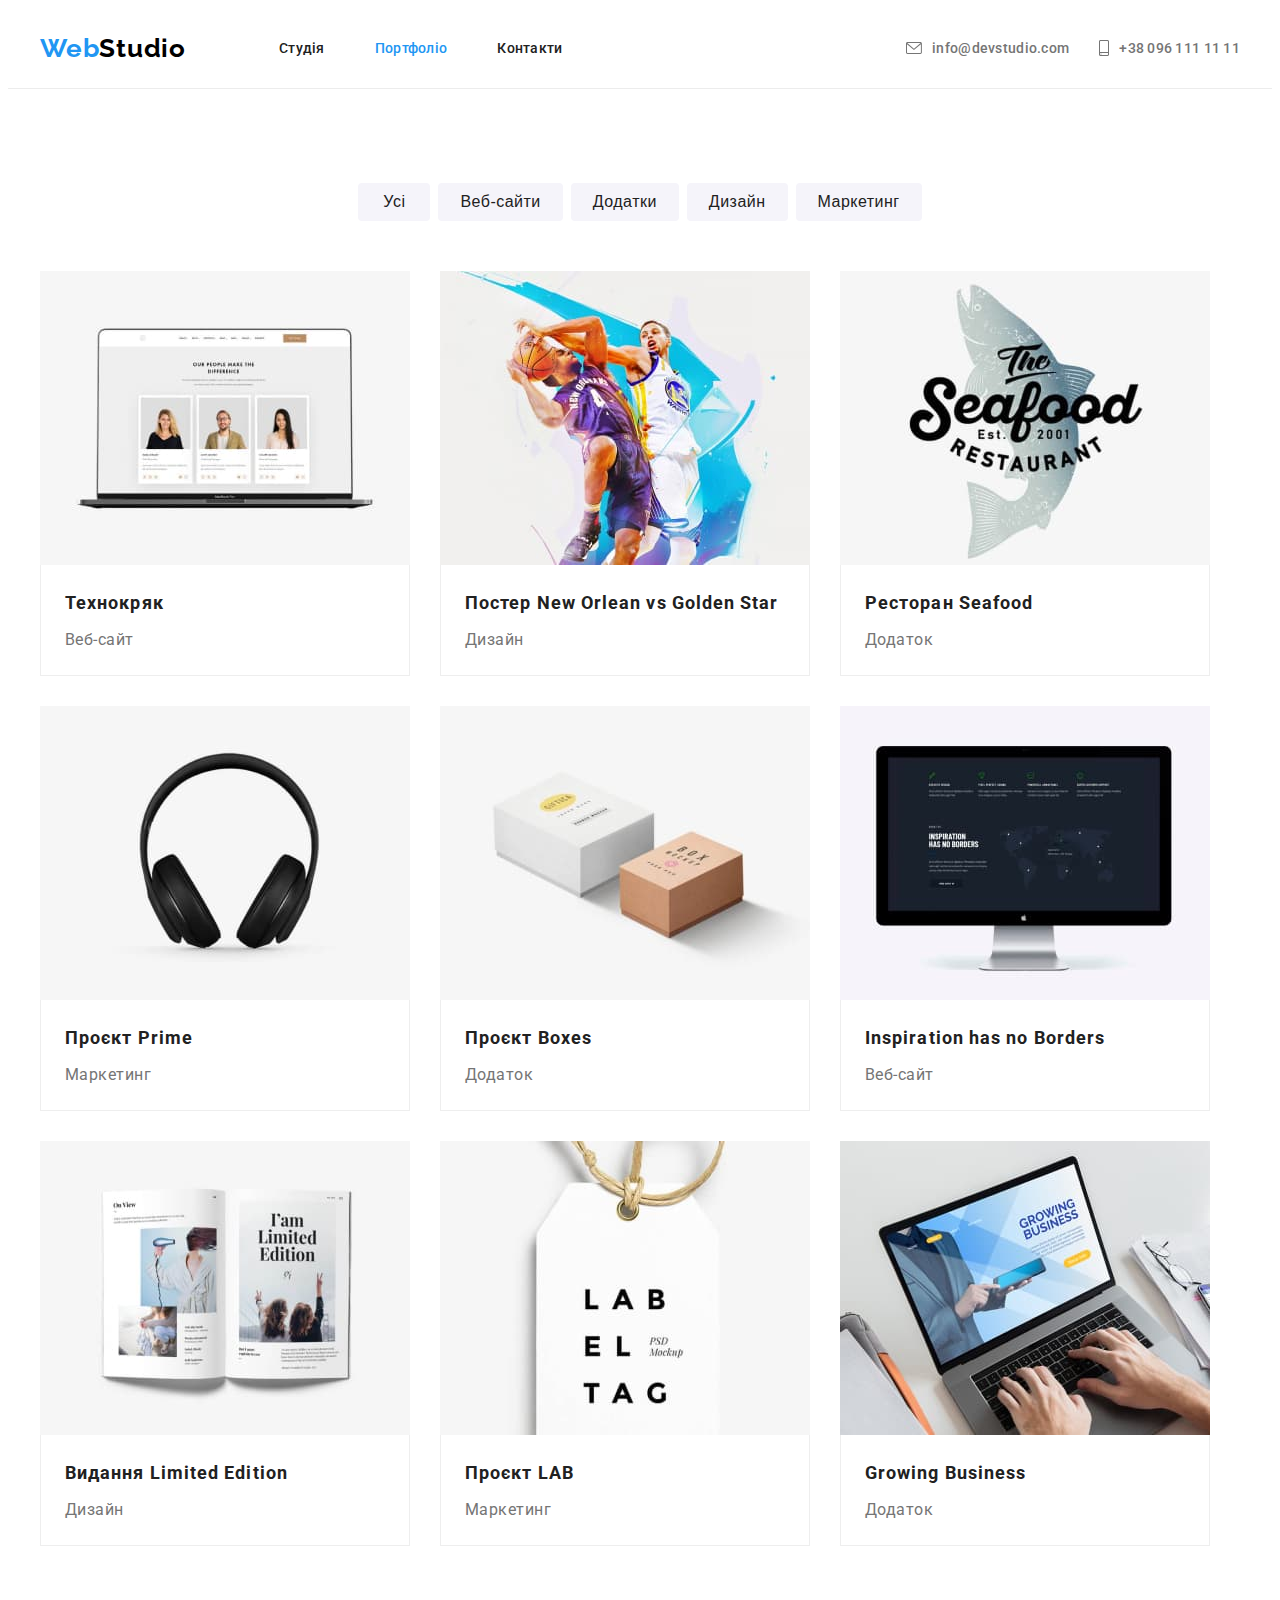
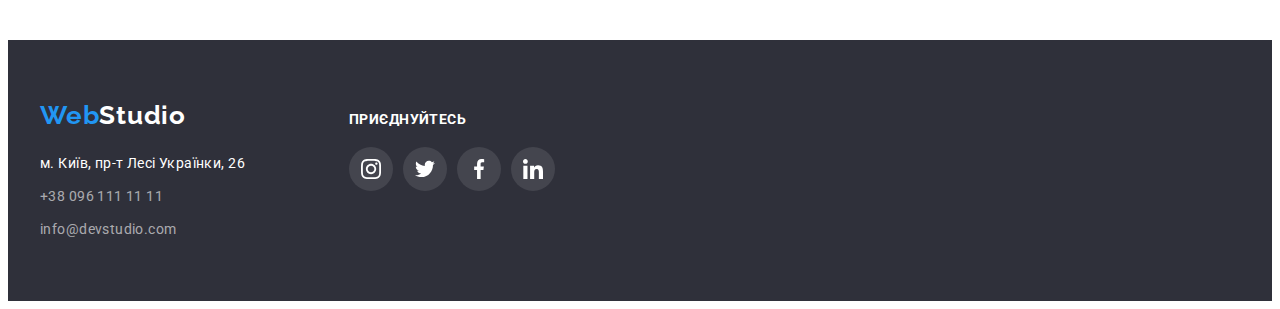
==== portfolio.html @ a5b1f567 "start" ====
<!DOCTYPE html>
<html lang="uk">
  <head>
    <meta charset="UTF-8" />
    <meta http-equiv="X-UA-Compatible" content="IE=edge" />
    <meta name="viewport" content="width=device-width, initial-scale=1.0" />

    <title>Portfolio</title>

    <link rel="preconnect" href="https://fonts.googleapis.com" />
    <link rel="preconnect" href="https://fonts.gstatic.com" crossorigin />
    <link
      href="https://fonts.googleapis.com/css2?family=Raleway:wght@700&family=Roboto:wght@400;500;700;900&display=swap"
      rel="stylesheet" />

    <link
      rel="stylesheet"
      href="https://cdnjs.cloudflare.com/ajax/libs/modern-normalize/1.1.0/modern-normalize.min.css"
      integrity="sha512-wpPYUAdjBVSE4KJnH1VR1HeZfpl1ub8YT/NKx4PuQ5NmX2tKuGu6U/JRp5y+Y8XG2tV+wKQpNHVUX03MfMFn9Q=="
      crossorigin="anonymous"
      referrerpolicy="no-referrer" />

    <link rel="stylesheet" href="./css/styles.css" />
  </head>
  <body>
    <header class="header">
      <div class="container">
        <div class="header-position">
          <a href="./index.html" class="logo link"
            ><span class="logo-accent">Web</span><span class="logo-contrast">Studio</span></a
          >
          <nav>
            <ul class="nav-list list">
              <li class="nav-item">
                <a href="./index.html" class="nav-link link">Студія</a>
              </li>
              <li class="nav-item">
                <a href="./portfolio.html" class="nav-link link curent">Портфоліо</a>
              </li>
              <li class="nav-item">
                <a href="" class="nav-link link">Контакти</a>
              </li>
            </ul>
          </nav>

          <ul class="contact-list list">
            <li class="contact-item">
              <a href="mailto:info@devstudio.com" class="contact-link link">
                <svg class="contact-icon" width="16" height="12">
                  <use href="./images/icons.svg#icon-envelope"></use>
                </svg>
                info@devstudio.com</a
              >
            </li>
            <li class="contact-item">
              <a href="tel:+380961111111" class="contact-link link">
                <svg class="contact-icon" width="10" height="16">
                  <use href="./images/icons.svg#icon-smartphone"></use>
                </svg>
                +38 096 111 11 11
              </a>
            </li>
          </ul>
        </div>
      </div>
    </header>
    <main>
      <section class="preview section">
        <div class="container">
          <h1 class="hidden-content">Портфоліо</h1>
          <ul class="filter-btn-list list">
            <li class="filter-btn-item">
              <button type="button" class="filter-btn btn small-btn">Усі</button>
            </li>
            <li class="filter-btn-item">
              <button type="button" class="filter-btn btn">Веб-сайти</button>
            </li>
            <li class="filter-btn-item">
              <button type="button" class="filter-btn btn">Додатки</button>
            </li>
            <li class="filter-btn-item">
              <button type="button" class="filter-btn btn">Дизайн</button>
            </li>
            <li class="filter-btn-item">
              <button type="button" class="filter-btn btn">Маркетинг</button>
            </li>
          </ul>
          <ul class="preview-list list">
            <li>
              <a href="" class="preview-link link"
                ><img src="./images/portfolio-preview-1.jpg" alt="Ноутбук" width="370" class="preview-image" />
                <div class="preview-caption linka">
                  <h2 class="preview-title title">Технокряк</h2>
                  <p class="preview-category text">Веб-сайт</p>
                </div></a
              >
            </li>
            <li>
              <a href="" class="preview-link link"
                ><img
                  src="./images/portfolio-preview-2.jpg"
                  alt="На постері два баскетболісти"
                  width="370"
                  class="preview-image" />
                <div class="preview-caption">
                  <h2 class="preview-title title">Постер New Orlean vs Golden Star</h2>
                  <p class="preview-category text">Дизайн</p>
                </div></a
              >
            </li>
            <li>
              <a href="" class="preview-link link"
                ><img src="./images/portfolio-preview-3.jpg" alt="Плакат ресторану" width="370" class="preview-image" />
                <div class="preview-caption">
                  <h2 class="preview-title title">Ресторан Seafood</h2>
                  <p class="preview-category text">Додаток</p>
                </div></a
              >
            </li>
            <li>
              <a href="" class="preview-link link"
                ><img src="./images/portfolio-preview-4.jpg" alt="навушники чорні" width="370" class="preview-image" />
                <div class="preview-caption">
                  <h2 class="preview-title title">Проєкт Prime</h2>
                  <p class="preview-category text">Маркетинг</p>
                </div></a
              >
            </li>
            <li>
              <a href="" class="preview-link link"
                ><img src="./images/portfolio-preview-5.jpg" alt="Дві коробки" width="370" class="preview-image" />
                <div class="preview-caption">
                  <h2 class="preview-title title">Проєкт Boxes</h2>
                  <p class="preview-category text">Додаток</p>
                </div></a
              >
            </li>
            <li>
              <a href="" class="preview-link link"
                ><img
                  src="./images/portfolio-preview-6.jpg"
                  alt="Монітор на екрані чорний фон"
                  width="370"
                  class="preview-image" />
                <div class="preview-caption">
                  <h2 class="preview-title title">Inspiration has no Borders</h2>
                  <p class="preview-category text">Веб-сайт</p>
                </div></a
              >
            </li>
            <li>
              <a href="" class="preview-link link"
                ><img src="./images/portfolio-preview-7.jpg" alt="Журнал" width="370" class="preview-image" />
                <div class="preview-caption">
                  <h2 class="preview-title title">Видання Limited Edition</h2>
                  <p class="preview-category text">Дизайн</p>
                </div></a
              >
            </li>
            <li>
              <a href="" class="preview-link link"
                ><img
                  src="./images/portfolio-preview-8.jpg"
                  alt="Ярлик написано LABELTAG"
                  width="370"
                  class="preview-image" />
                <div class="preview-caption">
                  <h2 class="preview-title title">Проєкт LAB</h2>
                  <p class="preview-category text">Маркетинг</p>
                </div></a
              >
            </li>
            <li>
              <a href="" class="preview-link link"
                ><img
                  src="./images/portfolio-preview-9.jpg"
                  alt="Ноутбук на якому друкують"
                  width="370"
                  class="preview-image" />
                <div class="preview-caption">
                  <h2 class="preview-title title">Growing Business</h2>
                  <p class="preview-category text">Додаток</p>
                </div></a
              >
            </li>
          </ul>
        </div>
      </section>
    </main>
    <footer class="footer">
      <div class="container">
        <div class="footer-pos">
          <div class="footer-address-container">
            <a href="./index.html" class="logo link"
              ><span class="logo-accent">Web</span><span class="logo-contrast">Studio</span></a
            >
            <address class="address">
              <ul class="address-list list">
                <li class="address-item">
                  <a
                    href="https://goo.gl/maps/6D7LHVz2uF8r2GaW8"
                    target="_blank"
                    rel="noopener nofollow noreferrer"
                    class="address-link link"
                    >м. Київ, пр-т Лесі Українки, 26</a
                  >
                </li>
                <li class="address-item">
                  <a href="tel:+380961111111" class="cont-link link">+38 096 111 11 11</a>
                </li>
                <li class="address-item">
                  <a href="mailto:info@devstudio.com" class="cont-link link">info@devstudio.com</a>
                </li>
              </ul>
            </address>
          </div>
          <div class="footer-social-container">
            <p class="footer-social-text">Приєднуйтесь</p>
            <ul class="footer-social-list list">
              <li>
                <a href="" class="footer-social-link link">
                  <svg class="footer-social-icon" width="20" height="20">
                    <use href="./images/icons.svg#icon-instagram"></use>
                  </svg>
                </a>
              </li>
              <li>
                <a href="" class="footer-social-link link">
                  <svg class="footer-social-icon" width="20" height="20">
                    <use href="./images/icons.svg#icon-twitter"></use>
                  </svg>
                </a>
              </li>
              <li>
                <a href="" class="footer-social-link link"
                  ><svg class="footer-social-icon" width="20" height="20">
                    <use href="./images/icons.svg#icon-facebook"></use></svg
                ></a>
              </li>
              <li>
                <a href="" class="footer-social-link link"
                  ><svg class="footer-social-icon" width="20" height="20">
                    <use href="./images/icons.svg#icon-linkedin"></use></svg
                ></a>
              </li>
            </ul>
          </div>
        </div>
      </div>
    </footer>
  </body>
</html>
---- css/styles.css ----
:root {
  --bgc-main: #ffffff;
  --bgc-second: #f5f4fa;
  --bgc-hero: #2f303a;
  --text-color-main: #757575;
  --text-color-second: #212121;
  --text-color-hero: #ffffff;
  --accent-color: #2196f3;
  --hero-hover-color: #188ce8;
}

body {
  font-family: "Roboto", sans-serif;
}

.section {
  padding-top: 94px;
  padding-bottom: 94px;
}

.container {
  padding-left: 15px;
  padding-right: 15px;
  margin-left: auto;
  margin-right: auto;

  width: 1200px;

  /* outline: tomato solid 2px; */
}

.list {
  margin-top: 0;
  padding-left: 0;

  list-style: none;
}

.title {
  margin-top: 0;
  color: var(--text-color-second);
}

.text {
  margin-top: 0;
  color: var(--text-color-main);
}

.link {
  text-decoration: none;
}

.hidden-content {
  position: absolute;
  width: 1px;
  height: 1px;
  margin: -1px;
  border: 0;
  padding: 0;
  white-space: nowrap;
  clip-path: inset(100%);
  clip: rect(0 0 0 0);
  overflow: hidden;
}

.btn {
  cursor: pointer;
}

.address {
  font-style: normal;
}

/* INDEX */
/* header */

.header {
  border-bottom: 1px solid #ececec;
}

.header-position {
  display: flex;
  align-items: center;
}

.logo {
  display: block;
  margin-right: 93px;

  font-family: "Raleway";
  font-weight: 700;
  font-size: 26px;
  line-height: calc(31 / 26);
  letter-spacing: 0.03em;
}

.logo-accent {
  color: var(--accent-color);
}

.header .logo-contrast {
  color: #000000;
}

.nav-list {
  display: flex;

  margin-bottom: 0;
}

.nav-item + .nav-item {
  margin-left: 50px;
}

.nav-link {
  display: block;

  padding-top: 32px;
  padding-bottom: 32px;

  font-weight: 500;
  font-size: 14px;
  line-height: calc(16 / 14);
  letter-spacing: 0.02em;
  color: var(--text-color-second);
}

.contact-list {
  display: flex;

  margin-left: auto;
  margin-bottom: 0;
}

.contact-item + .contact-item {
  margin-left: 30px;
}

.contact-icon {
  fill: currentColor;
  align-self: center;

  margin-right: 10px;
}

.contact-link {
  display: flex;

  padding-top: 32px;
  padding-bottom: 32px;

  font-weight: 500;
  font-size: 14px;
  line-height: calc(16 / 14);
  letter-spacing: 0.02em;
  color: var(--text-color-main);
}

.nav-link:hover,
.nav-link:focus,
.contact-link:hover,
.contact-link:focus {
  color: var(--accent-color);
}

.curent {
  color: var(--accent-color);
}

/* hero */

.hero {
  max-width: 1600px;
  margin-left: auto;
  margin-right: auto;
  padding-top: 200px;
  padding-bottom: 200px;

  background-color: #c4c4c4;
  background-image: linear-gradient(to right, rgba(47, 48, 58, 0.4), rgba(47, 48, 58, 0.4)),
    url(../images/hero-bg-image.jpg);
  background-repeat: no-repeat;
  background-position: center;
  background-size: cover;

  text-align: center;
}

.hero-title {
  margin-bottom: 30px;
  margin-left: auto;
  margin-right: auto;
  max-width: 696px;

  font-weight: 900;
  font-size: 44px;
  line-height: calc(60 / 44);
  letter-spacing: 0.06em;
  text-transform: uppercase;
  color: var(--text-color-hero);
}

.hero-btn {
  padding-top: 10px;
  padding-right: 32px;
  padding-bottom: 10px;
  padding-left: 32px;
  min-width: 216px;

  background: var(--accent-color);
  box-shadow: 0px 4px 4px rgba(0, 0, 0, 0.15);
  border-radius: 4px;
  border-color: transparent;

  font-weight: 700;
  font-size: 16px;
  line-height: calc(30 / 16);
  letter-spacing: 0.06em;
  color: var(--text-color-hero);
}

.hero-btn:hover,
.hero-btn:focus {
  background: var(--hero-hover-color);
}

/* benefits */

.benefits-list {
  margin-bottom: 0;

  display: flex;
}

.benefits-item {
  flex-basis: 270px;
}

.benefits-item + .benefits-item {
  margin-left: 30px;
}

.benefits-inner {
  width: 270px;
  height: 120px;
  margin-bottom: 30px;
  display: flex;
  justify-content: center;
  align-items: center;

  background-color: var(--bgc-second);
}

.benefits-title {
  margin-bottom: 10px;

  font-size: 14px;
  line-height: calc(16 / 14);
  letter-spacing: 0.03em;
  text-transform: uppercase;
}

.benefits-text {
  margin-bottom: 0;

  font-size: 14px;
  line-height: calc(24 / 14);
  letter-spacing: 0.03em;
}

/* about */

.about.section {
  padding-top: 0;
}

.about-title {
  margin-bottom: 50px;

  font-size: 36px;
  line-height: calc(42 / 36);
  text-align: center;
  letter-spacing: 0.03em;
}

.about-list {
  margin-bottom: 0;

  display: flex;
}

.about-item + .about-item {
  margin-left: 30px;
}

.about-image {
  display: block;
}

/* webteam */

.webteam {
  text-align: center;

  background-color: var(--bgc-second);
}

.webteam-title {
  margin-bottom: 50px;

  font-size: 36px;
  line-height: calc(42 / 36);
  letter-spacing: 0.03em;
}

.webteam-list {
  margin-bottom: 0;

  display: flex;
}

.webteam-item {
  background-color: var(--bgc-main);

  box-shadow: 0px 1px 3px rgba(0, 0, 0, 0.12), 0px 1px 1px rgba(0, 0, 0, 0.14), 0px 2px 1px rgba(0, 0, 0, 0.2);
  /* border-radius: 0px 0px 4px 4px; */
  border-bottom-left-radius: 4px;
  border-bottom-right-radius: 4px;
}

.webteam-item + .webteam-item {
  margin-left: 30px;
}

.webteam-photo {
  display: block;
  max-width: 100%;
}

.webteam-caption {
  padding-top: 30px;
  padding-bottom: 30px;
}

.webteam-name {
  margin-bottom: 10px;

  font-weight: 500;
  font-size: 16px;
  line-height: calc(19 / 16);
  letter-spacing: 0.03em;
}

.webteam-position {
  margin-bottom: 16px;

  font-size: 16px;
  line-height: calc(19 / 16);
  letter-spacing: 0.03em;
}

.webteam-social-list {
  margin-bottom: 0;
  display: flex;
  justify-content: center;
}

.webteam-social-list > li + li {
  margin-left: 10px;
}

.webteam-social-link {
  display: flex;
  justify-content: center;
  align-items: center;
  width: 44px;
  height: 44px;

  border-radius: 50%;

  color: #afb1b8;
}

.webteam-social-link:hover,
.webteam-social-link:focus {
  background-color: var(--accent-color);
  color: var(--text-color-hero);
}

.webteam-social-icon {
  fill: currentColor;
}

/* clients */

.clients {
  padding-top: 33px;
}

.clients-title {
  margin-bottom: 50px;
  font-size: 36px;
  line-height: calc(42 / 36);
  text-align: center;
  letter-spacing: 0.03em;
}

.clients-list {
  margin-bottom: 0;
  display: flex;
  justify-content: space-between;
}

.clients-link {
  display: flex;
  justify-content: center;
  align-items: center;
  width: 170px;
  height: 92px;
  border: 1px solid #afb1b8;
  color: #afb1b8;
  border-radius: 4px;

}

.clients-icon {
  fill: currentColor;
}

.clients-link:hover,
.clients-link:focus {
  color: var(--accent-color);
  border-color: var(--accent-color);
}

/* footer */

.footer {
  padding-top: 60px;
  padding-bottom: 60px;

  background-color: var(--bgc-hero);
}

.footer-pos {
  display: flex;
  align-items: baseline;
}

.footer .logo {
  margin-bottom: 20px;
}

.footer .logo-contrast {
  color: var(--text-color-hero);
}

.address-list {
  margin-bottom: 0;
  font-size: 14px;
  line-height: calc(24 / 14);
  letter-spacing: 0.03em;
}

.footer .address-item + .address-item {
  margin-top: 9px;
}

.address-link {
  color: var(--text-color-hero);
}

.cont-link {
  color: rgba(255, 255, 255, 0.6);
}

.address-list .link:hover,
.address-list .link:focus {
  color: var(--accent-color);
}

.footer-social-container {
  margin-left: 70px;
}

.footer-social-text {
  margin-top: 0;
  margin-bottom: 20px;

  font-weight: 700;
  font-size: 14px;
  line-height: calc(16 / 14);
  letter-spacing: 0.03em;
  text-transform: uppercase;
  color: var(--text-color-hero);
}

.footer-social-list {
  margin-bottom: 0;
  display: flex;
}

.footer-social-list > li + li {
  margin-left: 10px;
}

.footer-social-link {
  display: flex;
  justify-content: center;
  align-items: center;
  width: 44px;
  height: 44px;

  border-radius: 50%;
  background-color: rgba(255, 255, 255, 0.1);
  color: var(--text-color-hero);
}

.footer-social-link:hover,
.footer-social-link:focus {
  background-color: var(--accent-color);
}

.footer-social-icon {
  fill: currentColor;
}

/* PORTFOLIO */
/* filter */

.filter-btn-list {
  margin-bottom: 50px;

  display: flex;
  justify-content: center;
}

.filter-btn-item + .filter-btn-item {
  margin-left: 8px;
}

.filter-btn {
  padding-top: 6px;
  padding-right: 22px;
  padding-bottom: 6px;
  padding-left: 22px;

  border: 0;
  background-color: var(--bgc-second);
  color: #212121;
  border-radius: 4px;

  font-weight: 500;
  font-size: 16px;
  line-height: calc(26 / 16);
  letter-spacing: 0.03em;
}

.small-btn {
  padding-right: 25px;
  padding-left: 25px;
}

.filter-btn:hover,
.filter-btn:focus {
  background-color: var(--accent-color);
  color: var(--text-color-hero);

  box-shadow: 0px 3px 1px rgba(0, 0, 0, 0.1), 0px 1px 2px rgba(0, 0, 0, 0.08), 0px 2px 2px rgba(0, 0, 0, 0.12);
}

/* preview */

.preview-list {
  margin-bottom: 0;

  display: flex;
  flex-wrap: wrap;
  gap: 30px;
}

.preview-link {
  display: block;
}

.preview-image {
  display: block;
  /* max-width: 100%;
  height: auto; */
}

.preview-caption {
  padding-top: 20px;
  padding-left: 24px;
  padding-bottom: 20px;
  padding-right: 24px;

  border-right: 1px solid #eeeeee;
  border-bottom: 1px solid #eeeeee;
  border-left: 1px solid #eeeeee;
}

.preview-link:hover,
.preview-link:focus {
  box-shadow: 0px 1px 1px rgba(0, 0, 0, 0.12), 0px 4px 4px rgba(0, 0, 0, 0.06), 1px 4px 6px rgba(0, 0, 0, 0.16);
}

.preview-title {
  margin-bottom: 4px;

  font-size: 18px;
  line-height: calc(36 / 18);
  letter-spacing: 0.06em;
}

.preview-category {
  margin-bottom: 0;

  font-size: 16px;
  line-height: calc(30 / 16);
  letter-spacing: 0.03em;
}
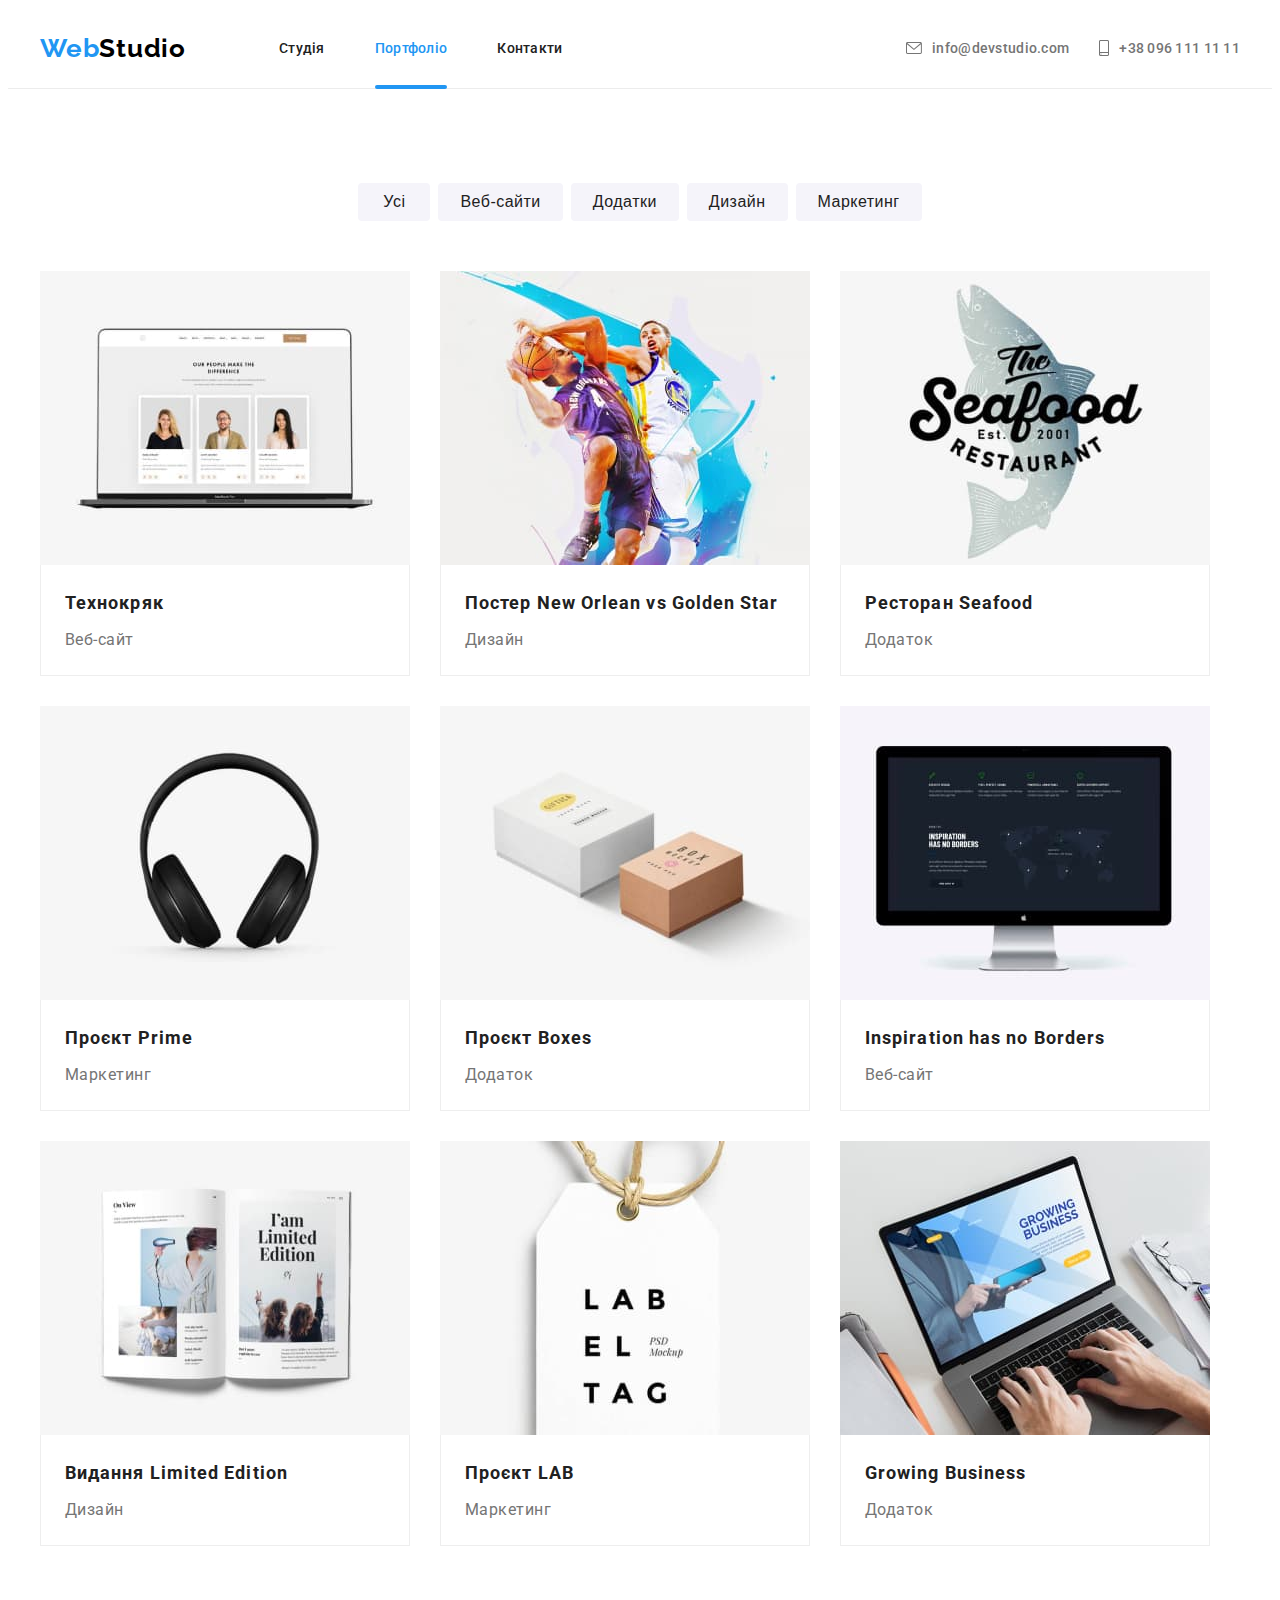
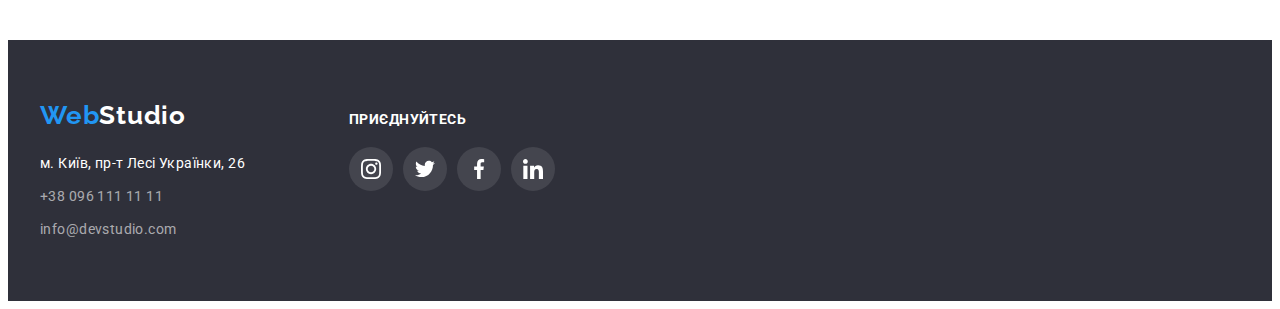
==== commit 4d2c67d8: "second part" ====
--- a/portfolio.html
+++ b/portfolio.html
@@ -87,8 +87,17 @@
           </ul>
           <ul class="preview-list list">
             <li>
-              <a href="" class="preview-link link"
-                ><img src="./images/portfolio-preview-1.jpg" alt="Ноутбук" width="370" class="preview-image" />
+              <a href="" class="preview-link link">
+                <div class="preview-thumb">
+                  <img src="./images/portfolio-preview-1.jpg" alt="Ноутбук" width="370" class="preview-image" />
+                  <div class="preview-overlay">
+                    <p class="preview-overlay-label">
+                      Ресурс пропонує комплексні пропозиції з різним рівнем функціоналу та сервісів. Все це дозволить
+                      відвідувачу отримати вичерпні відомості про компанію чи приватну особу.
+                    </p>
+                  </div>
+                </div>
+
                 <div class="preview-caption linka">
                   <h2 class="preview-title title">Технокряк</h2>
                   <p class="preview-category text">Веб-сайт</p>
@@ -96,12 +105,21 @@
               >
             </li>
             <li>
-              <a href="" class="preview-link link"
-                ><img
-                  src="./images/portfolio-preview-2.jpg"
-                  alt="На постері два баскетболісти"
-                  width="370"
-                  class="preview-image" />
+              <a href="" class="preview-link link">
+                <div class="preview-thumb">
+                  <img
+                    src="./images/portfolio-preview-2.jpg"
+                    alt="На постері два баскетболісти"
+                    width="370"
+                    class="preview-image" />
+                  <div class="preview-overlay">
+                    <p class="preview-overlay-label">
+                      Ресурс пропонує комплексні пропозиції з різним рівнем функціоналу та сервісів. Все це дозволить
+                      відвідувачу отримати вичерпні відомості про компанію чи приватну особу.
+                    </p>
+                  </div>
+                </div>
+
                 <div class="preview-caption">
                   <h2 class="preview-title title">Постер New Orlean vs Golden Star</h2>
                   <p class="preview-category text">Дизайн</p>
@@ -109,8 +127,21 @@
               >
             </li>
             <li>
-              <a href="" class="preview-link link"
-                ><img src="./images/portfolio-preview-3.jpg" alt="Плакат ресторану" width="370" class="preview-image" />
+              <a href="" class="preview-link link">
+                <div class="preview-thumb">
+                  <img
+                    src="./images/portfolio-preview-3.jpg"
+                    alt="Плакат ресторану"
+                    width="370"
+                    class="preview-image" />
+                  <div class="preview-overlay">
+                    <p class="preview-overlay-label">
+                      Ресурс пропонує комплексні пропозиції з різним рівнем функціоналу та сервісів. Все це дозволить
+                      відвідувачу отримати вичерпні відомості про компанію чи приватну особу.
+                    </p>
+                  </div>
+                </div>
+
                 <div class="preview-caption">
                   <h2 class="preview-title title">Ресторан Seafood</h2>
                   <p class="preview-category text">Додаток</p>
@@ -118,8 +149,17 @@
               >
             </li>
             <li>
-              <a href="" class="preview-link link"
-                ><img src="./images/portfolio-preview-4.jpg" alt="навушники чорні" width="370" class="preview-image" />
+              <a href="" class="preview-link link">
+                <div class="preview-thumb">
+                  <img src="./images/portfolio-preview-4.jpg" alt="навушники чорні" width="370" class="preview-image" />
+                  <div class="preview-overlay">
+                    <p class="preview-overlay-label">
+                      Ресурс пропонує комплексні пропозиції з різним рівнем функціоналу та сервісів. Все це дозволить
+                      відвідувачу отримати вичерпні відомості про компанію чи приватну особу.
+                    </p>
+                  </div>
+                </div>
+
                 <div class="preview-caption">
                   <h2 class="preview-title title">Проєкт Prime</h2>
                   <p class="preview-category text">Маркетинг</p>
@@ -127,8 +167,17 @@
               >
             </li>
             <li>
-              <a href="" class="preview-link link"
-                ><img src="./images/portfolio-preview-5.jpg" alt="Дві коробки" width="370" class="preview-image" />
+              <a href="" class="preview-link link">
+                <div class="preview-thumb">
+                  <img src="./images/portfolio-preview-5.jpg" alt="Дві коробки" width="370" class="preview-image" />
+                  <div class="preview-overlay">
+                    <p class="preview-overlay-label">
+                      Ресурс пропонує комплексні пропозиції з різним рівнем функціоналу та сервісів. Все це дозволить
+                      відвідувачу отримати вичерпні відомості про компанію чи приватну особу.
+                    </p>
+                  </div>
+                </div>
+
                 <div class="preview-caption">
                   <h2 class="preview-title title">Проєкт Boxes</h2>
                   <p class="preview-category text">Додаток</p>
@@ -136,12 +185,21 @@
               >
             </li>
             <li>
-              <a href="" class="preview-link link"
-                ><img
-                  src="./images/portfolio-preview-6.jpg"
-                  alt="Монітор на екрані чорний фон"
-                  width="370"
-                  class="preview-image" />
+              <a href="" class="preview-link link">
+                <div class="preview-thumb">
+                  <img
+                    src="./images/portfolio-preview-6.jpg"
+                    alt="Монітор на екрані чорний фон"
+                    width="370"
+                    class="preview-image" />
+                  <div class="preview-overlay">
+                    <p class="preview-overlay-label">
+                      Ресурс пропонує комплексні пропозиції з різним рівнем функціоналу та сервісів. Все це дозволить
+                      відвідувачу отримати вичерпні відомості про компанію чи приватну особу.
+                    </p>
+                  </div>
+                </div>
+
                 <div class="preview-caption">
                   <h2 class="preview-title title">Inspiration has no Borders</h2>
                   <p class="preview-category text">Веб-сайт</p>
@@ -149,8 +207,17 @@
               >
             </li>
             <li>
-              <a href="" class="preview-link link"
-                ><img src="./images/portfolio-preview-7.jpg" alt="Журнал" width="370" class="preview-image" />
+              <a href="" class="preview-link link">
+                <div class="preview-thumb">
+                  <img src="./images/portfolio-preview-7.jpg" alt="Журнал" width="370" class="preview-image" />
+                  <div class="preview-overlay">
+                    <p class="preview-overlay-label">
+                      Ресурс пропонує комплексні пропозиції з різним рівнем функціоналу та сервісів. Все це дозволить
+                      відвідувачу отримати вичерпні відомості про компанію чи приватну особу.
+                    </p>
+                  </div>
+                </div>
+
                 <div class="preview-caption">
                   <h2 class="preview-title title">Видання Limited Edition</h2>
                   <p class="preview-category text">Дизайн</p>
@@ -158,12 +225,21 @@
               >
             </li>
             <li>
-              <a href="" class="preview-link link"
-                ><img
-                  src="./images/portfolio-preview-8.jpg"
-                  alt="Ярлик написано LABELTAG"
-                  width="370"
-                  class="preview-image" />
+              <a href="" class="preview-link link">
+                <div class="preview-thumb">
+                  <img
+                    src="./images/portfolio-preview-8.jpg"
+                    alt="Ярлик написано LABELTAG"
+                    width="370"
+                    class="preview-image" />
+                  <div class="preview-overlay">
+                    <p class="preview-overlay-label">
+                      Ресурс пропонує комплексні пропозиції з різним рівнем функціоналу та сервісів. Все це дозволить
+                      відвідувачу отримати вичерпні відомості про компанію чи приватну особу.
+                    </p>
+                  </div>
+                </div>
+
                 <div class="preview-caption">
                   <h2 class="preview-title title">Проєкт LAB</h2>
                   <p class="preview-category text">Маркетинг</p>
@@ -171,12 +247,21 @@
               >
             </li>
             <li>
-              <a href="" class="preview-link link"
-                ><img
-                  src="./images/portfolio-preview-9.jpg"
-                  alt="Ноутбук на якому друкують"
-                  width="370"
-                  class="preview-image" />
+              <a href="" class="preview-link link">
+                <div class="preview-thumb">
+                  <img
+                    src="./images/portfolio-preview-9.jpg"
+                    alt="Ноутбук на якому друкують"
+                    width="370"
+                    class="preview-image" />
+                  <div class="preview-overlay">
+                    <p class="preview-overlay-label">
+                      Ресурс пропонує комплексні пропозиції з різним рівнем функціоналу та сервісів. Все це дозволить
+                      відвідувачу отримати вичерпні відомості про компанію чи приватну особу.
+                    </p>
+                  </div>
+                </div>
+
                 <div class="preview-caption">
                   <h2 class="preview-title title">Growing Business</h2>
                   <p class="preview-category text">Додаток</p>
--- a/css/styles.css
+++ b/css/styles.css
@@ -123,6 +123,8 @@
   line-height: calc(16 / 14);
   letter-spacing: 0.02em;
   color: var(--text-color-second);
+
+  transition: color 250ms cubic-bezier(0.4, 0, 0.2, 1);
 }
 
 .contact-list {
@@ -154,6 +156,8 @@
   line-height: calc(16 / 14);
   letter-spacing: 0.02em;
   color: var(--text-color-main);
+
+  transition: color 250ms cubic-bezier(0.4, 0, 0.2, 1);
 }
 
 .nav-link:hover,
@@ -164,7 +168,24 @@
 }
 
 .curent {
+  position: relative;
+
   color: var(--accent-color);
+}
+
+.curent::after {
+  content: "";
+
+  position: absolute;
+  bottom: -1px;
+  left: 0;
+
+  display: block;
+  width: 100%;
+  height: 4px;
+
+  background-color: var(--accent-color);
+  border-radius: 2px;
 }
 
 /* hero */
@@ -207,7 +228,8 @@
   padding-left: 32px;
   min-width: 216px;
 
-  background: var(--accent-color);
+  background-color: var(--accent-color);
+  transition: background-color 250ms cubic-bezier(0.4, 0, 0.2, 1);
   box-shadow: 0px 4px 4px rgba(0, 0, 0, 0.15);
   border-radius: 4px;
   border-color: transparent;
@@ -293,8 +315,36 @@
   margin-left: 30px;
 }
 
+.about-thumb {
+  position: relative;
+}
+
 .about-image {
   display: block;
+  max-width: 100%;
+  height: auto;
+}
+
+.about-label {
+  position: absolute;
+  bottom: 0;
+  left: 0;
+
+  width: 100%;
+  min-height: 70px;
+  margin-top: 0;
+  margin-bottom: 0;
+  display: flex;
+  justify-content: center;
+  align-items: center;
+
+  background-color: rgba(47, 48, 58, 0.8);
+  font-weight: 700;
+  font-size: 14px;
+  line-height: calc(16 / 14);
+  letter-spacing: 0.03em;
+  text-transform: uppercase;
+  color: var(--text-color-hero);
 }
 
 /* webteam */
@@ -379,6 +429,7 @@
   border-radius: 50%;
 
   color: #afb1b8;
+  transition: color 250ms cubic-bezier(0.4, 0, 0.2, 1), background-color 250ms cubic-bezier(0.4, 0, 0.2, 1);
 }
 
 .webteam-social-link:hover,
@@ -420,7 +471,7 @@
   border: 1px solid #afb1b8;
   color: #afb1b8;
   border-radius: 4px;
-
+  transition: color 250ms cubic-bezier(0.4, 0, 0.2, 1), border-color 250ms cubic-bezier(0.4, 0, 0.2, 1);
 }
 
 .clients-icon {
@@ -468,6 +519,7 @@
 
 .address-link {
   color: var(--text-color-hero);
+  transition: color 250ms cubic-bezier(0.4, 0, 0.2, 1);
 }
 
 .cont-link {
@@ -512,8 +564,9 @@
   height: 44px;
 
   border-radius: 50%;
+  color: var(--text-color-hero);
   background-color: rgba(255, 255, 255, 0.1);
-  color: var(--text-color-hero);
+  transition: background-color 250ms cubic-bezier(0.4, 0, 0.2, 1);
 }
 
 .footer-social-link:hover,
@@ -545,15 +598,16 @@
   padding-bottom: 6px;
   padding-left: 22px;
 
-  border: 0;
-  background-color: var(--bgc-second);
-  color: #212121;
-  border-radius: 4px;
-
   font-weight: 500;
   font-size: 16px;
   line-height: calc(26 / 16);
   letter-spacing: 0.03em;
+
+  border: 0;
+  border-radius: 4px;
+  background-color: var(--bgc-second);
+  color: #212121;
+  transition: color 250ms cubic-bezier(0.4, 0, 0.2, 1), background-color 250ms cubic-bezier(0.4, 0, 0.2, 1), box-shadow 250ms cubic-bezier(0.4, 0, 0.2, 1);
 }
 
 .small-btn {
@@ -581,12 +635,49 @@
 
 .preview-link {
   display: block;
+  transition: box-shadow 250ms cubic-bezier(0.4, 0, 0.2, 1);
+}
+
+.preview-thumb {
+  position: relative;
+  overflow: hidden;
 }
 
 .preview-image {
   display: block;
-  /* max-width: 100%;
-  height: auto; */
+  max-width: 100%;
+  height: auto;
+}
+
+.preview-overlay {
+  position: absolute;
+  top: 0;
+  left: 0;
+  width: 100%;
+  height: 100%;
+  
+  display: flex;
+  align-items: center;
+
+  transform: translateY(100%);
+  opacity: 0;
+  transition: transform 250ms cubic-bezier(0.4, 0, 0.2, 1),
+    opacity 250ms cubic-bezier(0.4, 0, 0.2, 1);
+  
+  background-color: rgba(33, 150, 243, 0.9);;
+}
+
+.preview-overlay-label {
+  margin-top: 0;
+  margin-bottom: 0;
+  padding-left: 24px;
+  padding-right: 24px;
+
+  font-size: 18px;
+  line-height: calc(28 / 18);
+  letter-spacing: 0.03em;
+  color: var(--text-color-hero);
+
 }
 
 .preview-caption {
@@ -605,6 +696,12 @@
   box-shadow: 0px 1px 1px rgba(0, 0, 0, 0.12), 0px 4px 4px rgba(0, 0, 0, 0.06), 1px 4px 6px rgba(0, 0, 0, 0.16);
 }
 
+.preview-link:hover .preview-overlay,
+.preview-link:focus .preview-overlay {
+  transform: translateY(0);
+  opacity: 1;
+}
+
 .preview-title {
   margin-bottom: 4px;
 
